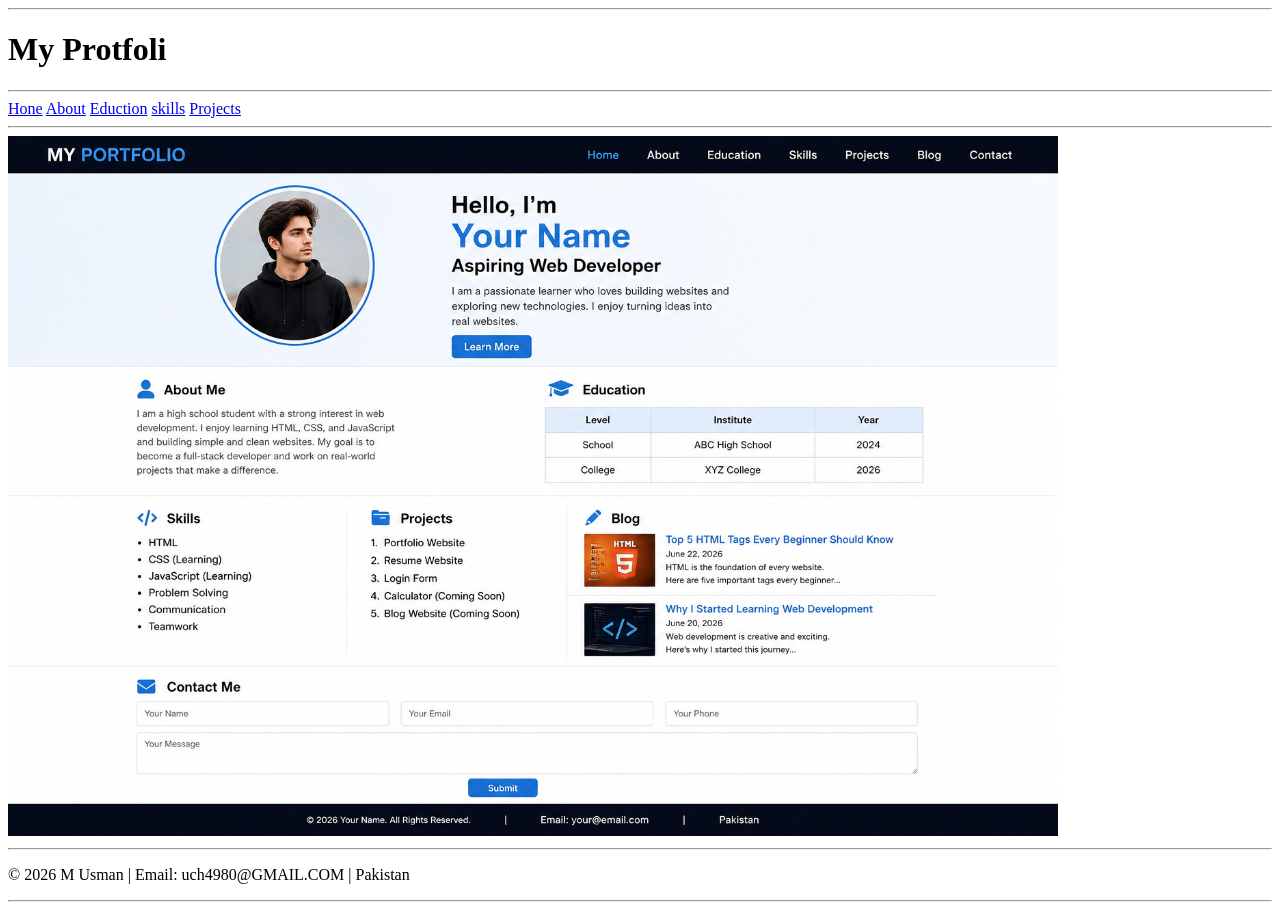
==== index.html @ 84e827a2 "Html landing page competed" ====
<!DOCTYPE html>
<html lang="en">
<head>
    <meta charset="UTF-8">
    <meta name="viewport" content="width=device-width, initial-scale=1.0">
    <title>Document</title>
</head>
<body>
  <hr>
  <h1>My Protfoli</h1>
  <hr>
  <nav>
    <a href="/home.html">Hone</a>
    <a href="/about.html"> About</a>
    <a href="/eduction.html">Eduction</a>
<a href="/skills.html">skills</a>
<a href="/project.html">Projects</a>

  </nav> 
  <hr> 
  <img src="/image.png" height="700" alt="Protfoli image"
  <br>
  <hr>
  <footer>
   <p>© 2026 M Usman | Email: uch4980@GMAIL.COM | Pakistan </p> 
   <HR>
  </footer>
</body>
</html>
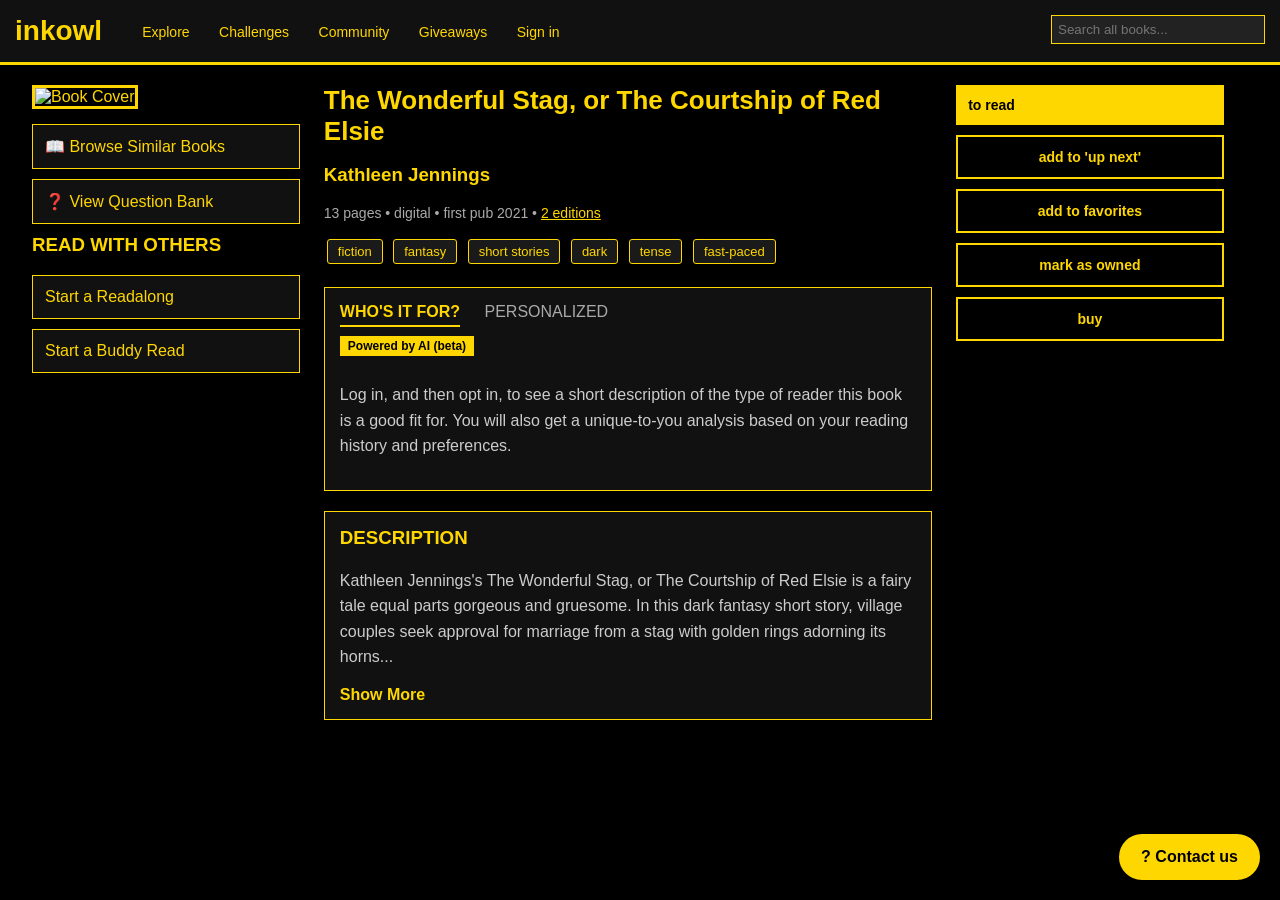
==== commit 9ec810ae: "MY FIRST PROJECT" ====
--- a/index.html
+++ b/index.html
@@ -1,29 +1,88 @@
 <!DOCTYPE html>
-<html lang="en">
+<html>
 <head>
-    <meta charset="UTF-8">
-    <meta name="viewport" content="width=device-width, initial-scale=1.0">
-    <title>Document</title>
+    <title>The Wonderful Stag - Book Page</title>
+    <link rel="stylesheet" href="style.css">
+    <link rel="stylesheet" href="/style.css"
 </head>
 <body>
-  <hr>
-  <h1>My Protfoli</h1>
-  <hr>
-  <nav>
-    <a href="/home.html">Hone</a>
-    <a href="/about.html"> About</a>
-    <a href="/eduction.html">Eduction</a>
-<a href="/skills.html">skills</a>
-<a href="/project.html">Projects</a>
 
-  </nav> 
-  <hr> 
-  <img src="/image.png" height="700" alt="Protfoli image"
-  <br>
-  <hr>
-  <footer>
-   <p>© 2026 M Usman | Email: uch4980@GMAIL.COM | Pakistan </p> 
-   <HR>
-  </footer>
+    <div class="navbar">
+        <div class="logo">inkowl</div>
+        <div class="nav-links">
+            <a href="#">Explore</a>
+            <a href="#">Challenges</a>
+            <a href="#">Community</a>
+            <a href="#">Giveaways</a>
+            <a href="#">Sign in</a>
+        </div>
+        <input type="text" class="search-box" placeholder="Search all books...">
+    </div>
+
+    <div class="container">
+
+        <div class="left-column">
+            <img src="https://cdn.venngage.com/template/thumbnail/small/7bd97c61-349f-4057-b111-ef95079fac9a.webp" class="book-cover" alt="Book Cover">
+
+            <div class="sidebar-btn">📖 Browse Similar Books</div>
+            <div class="sidebar-btn">❓ View Question Bank</div>
+
+            <h3>READ WITH OTHERS</h3>
+            <div class="sidebar-btn">Start a Readalong</div>
+            <div class="sidebar-btn">Start a Buddy Read</div>
+        </div>
+
+        <div class="middle-column">
+            <h1>The Wonderful Stag, or The Courtship of Red Elsie</h1>
+            <h3>Kathleen Jennings</h3>
+            <p class="meta">13 pages • digital • first pub 2021 • <a href="#">2 editions</a></p>
+
+            <div class="tags">
+                <span class="tag">fiction</span>
+                <span class="tag">fantasy</span>
+                <span class="tag">short stories</span>
+                <span class="tag">dark</span>
+                <span class="tag">tense</span>
+                <span class="tag">fast-paced</span>
+            </div>
+
+            <div class="box">
+                <div class="box-header">
+                    <span class="active-tab">WHO'S IT FOR?</span>
+                    <span class="inactive-tab">PERSONALIZED</span>
+                </div>
+                <span class="ai-badge">Powered by AI (beta)</span>
+                <p class="box-text">
+                    Log in, and then opt in, to see a short description of the type of reader this book is a good fit for. You will also get a unique-to-you analysis based on your reading history and preferences.
+                </p>
+            </div>
+
+            <div class="box">
+                <h3>DESCRIPTION</h3>
+                <p class="box-text">
+                    Kathleen Jennings's The Wonderful Stag, or The Courtship of Red Elsie is a fairy tale equal parts gorgeous and gruesome. In this dark fantasy short story, village couples seek approval for marriage from a stag with golden rings adorning its horns...
+                </p>
+                <a href="#" class="show-more">Show More</a>
+            </div>
+        </div>
+
+        <div class="right-column">
+            <select class="btn btn-dropdown">
+                <option>to read</option>
+                <option>currently reading</option>
+                <option>read</option>
+                <option>did not finish</option>
+            </select>
+
+            <button class="btn btn-outline"> add to 'up next'</button>
+            <button class="btn btn-outline"> add to favorites</button>
+            <button class="btn btn-outline"> mark as owned</button>
+            <button class="btn btn-outline"> buy</button>
+        </div>
+
+    </div>
+
+    <div class="contact-btn">? Contact us</div>
+
 </body>
 </html>
--- a/style.css
+++ b/style.css
@@ -0,0 +1,229 @@
+body {
+    background-color: #000000;
+    color: #FFD700;
+    font-family: Arial, sans-serif;
+    margin: 0;
+    padding: 0;
+}
+
+
+.navbar {
+    background-color: #111111;
+    border-bottom: 3px solid #FFD700;
+    padding: 15px;
+    overflow: hidden;
+}
+
+.logo {
+    float: left;
+    font-size: 28px;
+    font-weight: bold;
+    color: #FFD700;
+    margin-right: 40px;
+}
+
+.nav-links {
+    float: left;
+    padding-top: 8px;
+}
+
+.nav-links a {
+    color: #FFD700;
+    text-decoration: none;
+    margin-right: 25px;
+    font-size: 14px;
+}
+
+.nav-links a:hover {
+    text-decoration: underline;
+}
+
+.search-box {
+    float: right;
+    background-color: #222222;
+    border: 1px solid #FFD700;
+    color: #FFD700;
+    padding: 6px;
+    width: 200px;
+}
+
+
+.container {
+    width: 95%;
+    margin: 0 auto;
+    padding: 20px;
+    overflow: hidden;
+}
+
+.left-column {
+    width: 22%;
+    float: left;
+    margin-right: 2%;
+}
+
+.middle-column {
+    width: 50%;
+    float: left;
+    margin-right: 2%;
+}
+
+.right-column {
+    width: 22%;
+    float: left;
+}
+
+
+.book-cover {
+    width: 100%;
+    border: 3px solid #FFD700;
+    margin-bottom: 15px;
+}
+
+
+.meta {
+    color: #aaaaaa;
+    font-size: 14px;
+}
+
+
+.tags {
+    margin-top: 15px;
+}
+
+.tag {
+    background-color: #1a1a1a;
+    color: #FFD700;
+    border: 1px solid #FFD700;
+    padding: 4px 10px;
+    display: inline-block;
+    margin: 3px;
+    font-size: 13px;
+    border-radius: 3px;
+}
+
+
+.btn {
+    background-color: #FFD700;
+    color: #000000;
+    border: none;
+    padding: 12px;
+    width: 100%;
+    margin-bottom: 10px;
+    cursor: pointer;
+    font-weight: bold;
+    font-size: 14px;
+    text-align: left;
+}
+
+.btn:hover {
+    background-color: #FFFF00;
+}
+
+.btn-outline {
+    background-color: transparent;
+    color: #FFD700;
+    border: 2px solid #FFD700;
+    text-align: center;
+}
+
+.btn-outline:hover {
+    background-color: #FFD700;
+    color: #000000;
+}
+
+.btn-dropdown {
+    appearance: none;
+    -webkit-appearance: none;
+}
+
+
+.box {
+    border: 1px solid #FFD700;
+    padding: 15px;
+    margin-bottom: 15px;
+    background-color: #111111;
+    margin-top: 20px;
+}
+
+.box-header {
+    margin-bottom: 15px;
+}
+
+.active-tab {
+    color: #FFD700;
+    font-weight: bold;
+    border-bottom: 2px solid #FFD700;
+    padding-bottom: 5px;
+}
+
+.inactive-tab {
+    margin-left: 20px;
+    color: #aaaaaa;
+}
+
+.ai-badge {
+    background-color: #FFD700;
+    color: #000000;
+    padding: 3px 8px;
+    font-size: 12px;
+    font-weight: bold;
+    display: inline-block;
+    margin-bottom: 10px;
+}
+
+.box-text {
+    color: #cccccc;
+    line-height: 1.6;
+}
+
+.show-more {
+    text-decoration: none;
+    font-weight: bold;
+    color: #FFD700;
+}
+
+
+.sidebar-btn {
+    border: 1px solid #FFD700;
+    padding: 12px;
+    margin-bottom: 10px;
+    background-color: #111111;
+    cursor: pointer;
+    color: #FFD700;
+}
+
+.sidebar-btn:hover {
+    background-color: #222222;
+}
+
+h1 {
+    margin-top: 0;
+    font-size: 26px;
+}
+
+h3 {
+    margin-top: 0;
+    color: #FFD700;
+}
+
+a {
+    color: #FFD700;
+}
+
+.contact-btn {
+    position: fixed;
+    bottom: 20px;
+    right: 20px;
+    background-color: #FFD700;
+    color: #000000;
+    padding: 12px 20px;
+    border-radius: 25px;
+    font-weight: bold;
+    cursor: pointer;
+    border: 2px solid #FFD700;
+}
+
+.contact-btn:hover {
+    background-color: #000000;
+    color: #FFD700;
+}
--- a/style.css
+++ b/style.css
@@ -0,0 +1,229 @@
+body {
+    background-color: #000000;
+    color: #FFD700;
+    font-family: Arial, sans-serif;
+    margin: 0;
+    padding: 0;
+}
+
+
+.navbar {
+    background-color: #111111;
+    border-bottom: 3px solid #FFD700;
+    padding: 15px;
+    overflow: hidden;
+}
+
+.logo {
+    float: left;
+    font-size: 28px;
+    font-weight: bold;
+    color: #FFD700;
+    margin-right: 40px;
+}
+
+.nav-links {
+    float: left;
+    padding-top: 8px;
+}
+
+.nav-links a {
+    color: #FFD700;
+    text-decoration: none;
+    margin-right: 25px;
+    font-size: 14px;
+}
+
+.nav-links a:hover {
+    text-decoration: underline;
+}
+
+.search-box {
+    float: right;
+    background-color: #222222;
+    border: 1px solid #FFD700;
+    color: #FFD700;
+    padding: 6px;
+    width: 200px;
+}
+
+
+.container {
+    width: 95%;
+    margin: 0 auto;
+    padding: 20px;
+    overflow: hidden;
+}
+
+.left-column {
+    width: 22%;
+    float: left;
+    margin-right: 2%;
+}
+
+.middle-column {
+    width: 50%;
+    float: left;
+    margin-right: 2%;
+}
+
+.right-column {
+    width: 22%;
+    float: left;
+}
+
+
+.book-cover {
+    width: 100%;
+    border: 3px solid #FFD700;
+    margin-bottom: 15px;
+}
+
+
+.meta {
+    color: #aaaaaa;
+    font-size: 14px;
+}
+
+
+.tags {
+    margin-top: 15px;
+}
+
+.tag {
+    background-color: #1a1a1a;
+    color: #FFD700;
+    border: 1px solid #FFD700;
+    padding: 4px 10px;
+    display: inline-block;
+    margin: 3px;
+    font-size: 13px;
+    border-radius: 3px;
+}
+
+
+.btn {
+    background-color: #FFD700;
+    color: #000000;
+    border: none;
+    padding: 12px;
+    width: 100%;
+    margin-bottom: 10px;
+    cursor: pointer;
+    font-weight: bold;
+    font-size: 14px;
+    text-align: left;
+}
+
+.btn:hover {
+    background-color: #FFFF00;
+}
+
+.btn-outline {
+    background-color: transparent;
+    color: #FFD700;
+    border: 2px solid #FFD700;
+    text-align: center;
+}
+
+.btn-outline:hover {
+    background-color: #FFD700;
+    color: #000000;
+}
+
+.btn-dropdown {
+    appearance: none;
+    -webkit-appearance: none;
+}
+
+
+.box {
+    border: 1px solid #FFD700;
+    padding: 15px;
+    margin-bottom: 15px;
+    background-color: #111111;
+    margin-top: 20px;
+}
+
+.box-header {
+    margin-bottom: 15px;
+}
+
+.active-tab {
+    color: #FFD700;
+    font-weight: bold;
+    border-bottom: 2px solid #FFD700;
+    padding-bottom: 5px;
+}
+
+.inactive-tab {
+    margin-left: 20px;
+    color: #aaaaaa;
+}
+
+.ai-badge {
+    background-color: #FFD700;
+    color: #000000;
+    padding: 3px 8px;
+    font-size: 12px;
+    font-weight: bold;
+    display: inline-block;
+    margin-bottom: 10px;
+}
+
+.box-text {
+    color: #cccccc;
+    line-height: 1.6;
+}
+
+.show-more {
+    text-decoration: none;
+    font-weight: bold;
+    color: #FFD700;
+}
+
+
+.sidebar-btn {
+    border: 1px solid #FFD700;
+    padding: 12px;
+    margin-bottom: 10px;
+    background-color: #111111;
+    cursor: pointer;
+    color: #FFD700;
+}
+
+.sidebar-btn:hover {
+    background-color: #222222;
+}
+
+h1 {
+    margin-top: 0;
+    font-size: 26px;
+}
+
+h3 {
+    margin-top: 0;
+    color: #FFD700;
+}
+
+a {
+    color: #FFD700;
+}
+
+.contact-btn {
+    position: fixed;
+    bottom: 20px;
+    right: 20px;
+    background-color: #FFD700;
+    color: #000000;
+    padding: 12px 20px;
+    border-radius: 25px;
+    font-weight: bold;
+    cursor: pointer;
+    border: 2px solid #FFD700;
+}
+
+.contact-btn:hover {
+    background-color: #000000;
+    color: #FFD700;
+}
